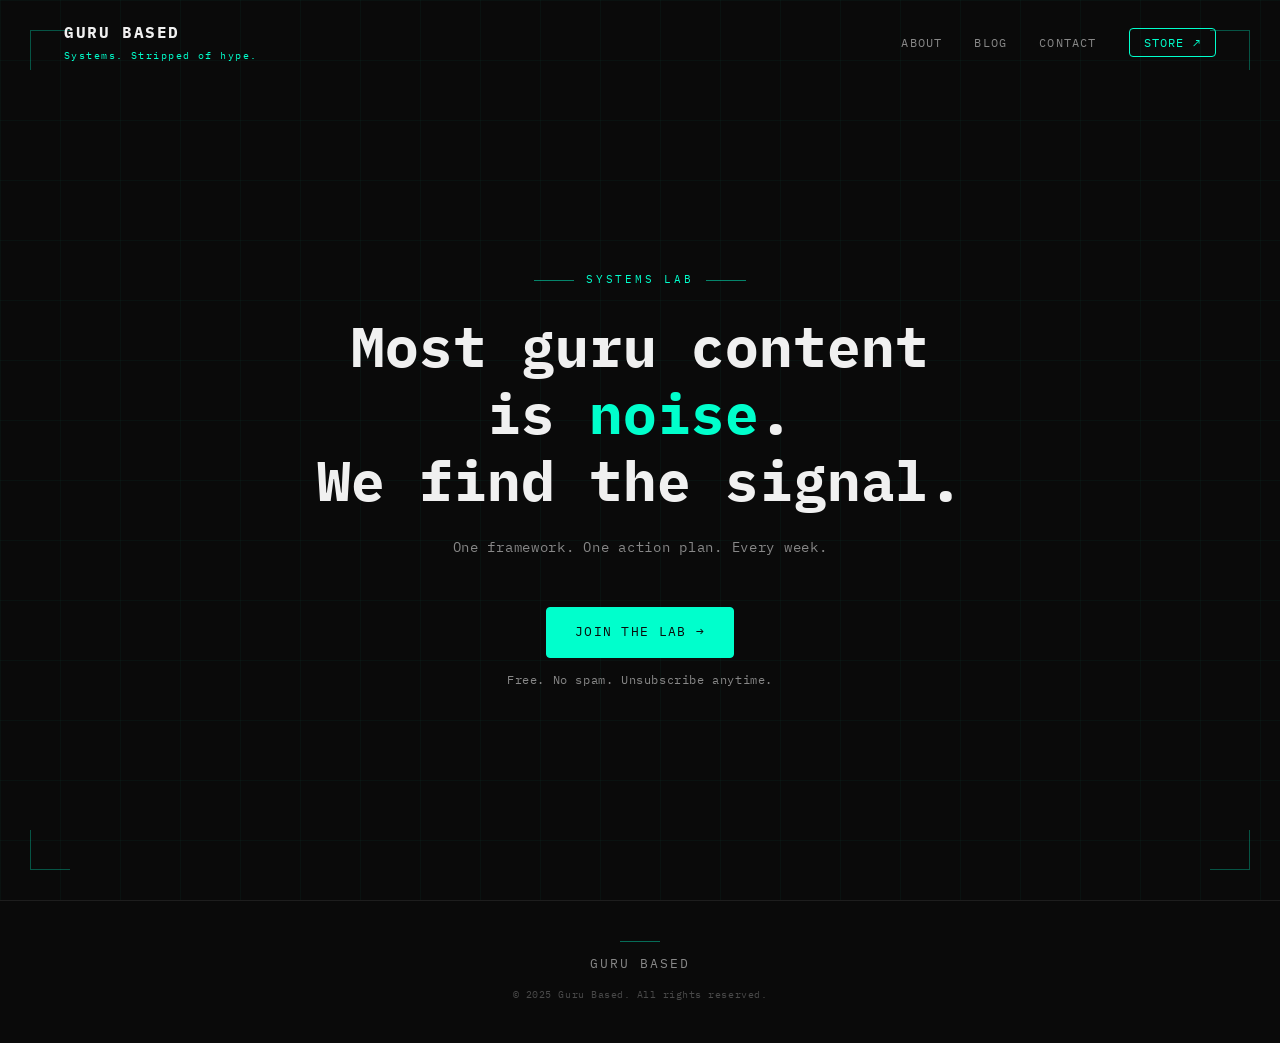
==== index.html @ 3dfa97cd "Add files via upload" ====
<!DOCTYPE html>
<html lang="en">
<head>
  <meta charset="UTF-8">
  <meta name="viewport" content="width=device-width, initial-scale=1.0">
  <title>Guru Based — Systems. Stripped of hype.</title>
  <meta name="description" content="One framework. One action plan. Every week. Guru Based breaks down how top creators and business builders actually operate.">
  <meta property="og:title" content="Guru Based — Systems. Stripped of hype.">
  <meta property="og:description" content="One framework. One action plan. Every week.">
  <meta property="og:url" content="https://gurubased.co.uk">
  <link rel="stylesheet" href="styles.css">
</head>
<body>

  <!-- NAV -->
  <nav>
    <div class="nav-inner">
      <a href="index.html" class="nav-logo">
        GURU BASED
        <span>Systems. Stripped of hype.</span>
      </a>
      <ul class="nav-links">
        <li><a href="about.html">About</a></li>
        <li><a href="blog.html">Blog</a></li>
        <li><a href="contact.html">Contact</a></li>
        <li><a href="https://payhip.com/GuruBased" target="_blank" rel="noopener" class="store-link">Store ↗</a></li>
      </ul>
      <button class="nav-hamburger" aria-label="Menu">
        <span></span><span></span><span></span>
      </button>
    </div>
  </nav>

  <!-- MOBILE OVERLAY -->
  <div class="nav-overlay">
    <a href="about.html">About</a>
    <a href="blog.html">Blog</a>
    <a href="contact.html">Contact</a>
    <a href="https://payhip.com/GuruBased" target="_blank" rel="noopener">Store ↗</a>
  </div>

  <!-- HERO -->
  <section class="hero grid-bg">
    <div class="hud-corner hud-corner--tl"></div>
    <div class="hud-corner hud-corner--tr"></div>
    <div class="hud-corner hud-corner--bl"></div>
    <div class="hud-corner hud-corner--br"></div>

    <div class="hero-content">
      <div class="hero-eyebrow">Systems Lab</div>
      <h1>Most guru content<br>is <em>noise</em>.<br>We find the signal.</h1>
      <p class="hero-sub">One framework. One action plan. Every week.</p>
      <div class="hero-cta-group">
        <a href="https://gurubased.kit.com/9b82aed3c0" target="_blank" rel="noopener" class="btn btn--solid">Join the Lab →</a>
        <span class="hero-disclaimer">Free. No spam. Unsubscribe anytime.</span>
      </div>
    </div>
  </section>

  <!-- FOOTER -->
  <footer>
    <div class="footer-inner">
      <div class="footer-accent"></div>
      <div class="footer-logo">Guru Based</div>
      <div class="footer-copy">© 2025 Guru Based. All rights reserved.</div>
    </div>
  </footer>

  <script src="js/nav.js"></script>
</body>
</html>
---- styles.css ----
@import url('https://fonts.googleapis.com/css2?family=IBM+Plex+Mono:wght@400;500;600;700&family=DM+Sans:wght@300;400;500;600&display=swap');

/* ─── RESET ─────────────────────────────────────────── */
*, *::before, *::after { box-sizing: border-box; margin: 0; padding: 0; }
html { scroll-behavior: smooth; }
body {
  background: #0a0a0a;
  color: #f0f0f0;
  font-family: 'DM Sans', sans-serif;
  font-size: 16px;
  line-height: 1.6;
  overflow-x: hidden;
}

/* ─── CSS VARIABLES ──────────────────────────────────── */
:root {
  --bg: #0a0a0a;
  --surface: #111111;
  --border: #1e1e1e;
  --text: #f0f0f0;
  --text-secondary: #888888;
  --accent: #00ffcc;
  --accent-alt: #00ff88;
  --mono: 'IBM Plex Mono', monospace;
  --sans: 'DM Sans', sans-serif;
  --max-width: 1200px;
  --radius: 4px;
}

/* ─── GRID BACKGROUND ────────────────────────────────── */
.grid-bg {
  position: relative;
}
.grid-bg::before {
  content: '';
  position: absolute;
  inset: 0;
  background-image:
    linear-gradient(rgba(0, 255, 204, 0.03) 1px, transparent 1px),
    linear-gradient(90deg, rgba(0, 255, 204, 0.03) 1px, transparent 1px);
  background-size: 60px 60px;
  pointer-events: none;
  z-index: 0;
}

/* ─── TYPOGRAPHY ─────────────────────────────────────── */
h1, h2, h3, h4 { font-family: var(--mono); font-weight: 700; line-height: 1.2; }
h1 { font-size: clamp(2rem, 5vw, 3.5rem); }
h2 { font-size: clamp(1.5rem, 3vw, 2.2rem); }
h3 { font-size: 1.2rem; }
p { color: var(--text-secondary); line-height: 1.7; }
a { color: var(--accent); text-decoration: none; transition: opacity 0.2s; }
a:hover { opacity: 0.8; }

/* ─── LAYOUT ─────────────────────────────────────────── */
.container { max-width: var(--max-width); margin: 0 auto; padding: 0 24px; }
.container--narrow { max-width: 800px; margin: 0 auto; padding: 0 24px; }
.container--xs { max-width: 600px; margin: 0 auto; padding: 0 24px; }

/* ─── NAV ────────────────────────────────────────────── */
nav {
  position: fixed;
  top: 0; left: 0; right: 0;
  z-index: 100;
  padding: 20px 0;
  transition: background 0.3s, backdrop-filter 0.3s;
}
nav.scrolled {
  background: rgba(10, 10, 10, 0.9);
  backdrop-filter: blur(12px);
  border-bottom: 1px solid var(--border);
}
.nav-inner {
  display: flex;
  align-items: center;
  justify-content: space-between;
  max-width: var(--max-width);
  margin: 0 auto;
  padding: 0 24px;
}
.nav-logo {
  font-family: var(--mono);
  font-weight: 700;
  font-size: 1rem;
  color: var(--text);
  text-decoration: none;
  letter-spacing: 0.1em;
}
.nav-logo span {
  display: block;
  font-size: 0.6rem;
  color: var(--accent);
  font-weight: 400;
  letter-spacing: 0.15em;
  margin-top: 2px;
}
.nav-links {
  display: flex;
  align-items: center;
  gap: 32px;
  list-style: none;
}
.nav-links a {
  font-family: var(--mono);
  font-size: 0.75rem;
  color: var(--text-secondary);
  text-decoration: none;
  letter-spacing: 0.1em;
  text-transform: uppercase;
  transition: color 0.2s;
}
.nav-links a:hover { color: var(--accent); }
.nav-links .store-link {
  color: var(--accent);
  border: 1px solid var(--accent);
  padding: 6px 14px;
  border-radius: var(--radius);
  transition: background 0.2s, color 0.2s;
}
.nav-links .store-link:hover { background: var(--accent); color: var(--bg); }

/* hamburger */
.nav-hamburger {
  display: none;
  flex-direction: column;
  gap: 5px;
  cursor: pointer;
  background: none;
  border: none;
  padding: 4px;
}
.nav-hamburger span {
  display: block;
  width: 24px;
  height: 1px;
  background: var(--text);
  transition: transform 0.3s, opacity 0.3s;
}
.nav-hamburger.open span:nth-child(1) { transform: translateY(6px) rotate(45deg); }
.nav-hamburger.open span:nth-child(2) { opacity: 0; }
.nav-hamburger.open span:nth-child(3) { transform: translateY(-6px) rotate(-45deg); }

/* mobile overlay */
.nav-overlay {
  display: none;
  position: fixed;
  inset: 0;
  background: var(--bg);
  z-index: 99;
  flex-direction: column;
  align-items: center;
  justify-content: center;
  gap: 40px;
}
.nav-overlay.open { display: flex; }
.nav-overlay a {
  font-family: var(--mono);
  font-size: 1.5rem;
  color: var(--text);
  text-decoration: none;
  letter-spacing: 0.1em;
  text-transform: uppercase;
}
.nav-overlay a:hover { color: var(--accent); }

@media (max-width: 768px) {
  .nav-links { display: none; }
  .nav-hamburger { display: flex; }
}

/* ─── BUTTONS ────────────────────────────────────────── */
.btn {
  display: inline-block;
  font-family: var(--mono);
  font-size: 0.8rem;
  letter-spacing: 0.1em;
  text-transform: uppercase;
  padding: 14px 28px;
  border: 1px solid var(--accent);
  color: var(--accent);
  background: transparent;
  border-radius: var(--radius);
  cursor: pointer;
  transition: background 0.2s, color 0.2s;
  text-decoration: none;
}
.btn:hover { background: var(--accent); color: var(--bg); opacity: 1; }
.btn--solid { background: var(--accent); color: var(--bg); }
.btn--solid:hover { background: transparent; color: var(--accent); }

/* ─── DIVIDER ────────────────────────────────────────── */
.divider {
  width: 100%;
  height: 1px;
  background: linear-gradient(90deg, transparent, var(--accent), transparent);
  opacity: 0.3;
  margin: 60px 0;
}

/* ─── FADE IN ANIMATION ──────────────────────────────── */
.fade-in {
  opacity: 0;
  transform: translateY(20px);
  transition: opacity 0.6s ease, transform 0.6s ease;
}
.fade-in.visible { opacity: 1; transform: translateY(0); }

/* ─── HOME — HERO ────────────────────────────────────── */
.hero {
  min-height: 100vh;
  display: flex;
  align-items: center;
  justify-content: center;
  text-align: center;
  padding: 120px 24px 60px;
  position: relative;
  overflow: hidden;
}
.hero-content { position: relative; z-index: 1; max-width: 800px; }
.hero-eyebrow {
  font-family: var(--mono);
  font-size: 0.7rem;
  letter-spacing: 0.25em;
  text-transform: uppercase;
  color: var(--accent);
  margin-bottom: 24px;
  display: flex;
  align-items: center;
  justify-content: center;
  gap: 12px;
}
.hero-eyebrow::before,
.hero-eyebrow::after {
  content: '';
  width: 40px;
  height: 1px;
  background: var(--accent);
  opacity: 0.5;
}
.hero h1 { color: var(--text); margin-bottom: 20px; }
.hero h1 em { font-style: normal; color: var(--accent); }
.hero-sub {
  font-size: 1.1rem;
  color: var(--text-secondary);
  margin-bottom: 48px;
  font-family: var(--mono);
  font-size: 0.9rem;
  letter-spacing: 0.05em;
}
.hero-cta-group { display: flex; flex-direction: column; align-items: center; gap: 12px; }
.hero-disclaimer {
  font-size: 0.75rem;
  color: var(--text-secondary);
  font-family: var(--mono);
  letter-spacing: 0.05em;
}

/* HUD corner decorations */
.hud-corner {
  position: absolute;
  width: 40px;
  height: 40px;
  opacity: 0.3;
}
.hud-corner--tl { top: 30px; left: 30px; border-top: 1px solid var(--accent); border-left: 1px solid var(--accent); }
.hud-corner--tr { top: 30px; right: 30px; border-top: 1px solid var(--accent); border-right: 1px solid var(--accent); }
.hud-corner--bl { bottom: 30px; left: 30px; border-bottom: 1px solid var(--accent); border-left: 1px solid var(--accent); }
.hud-corner--br { bottom: 30px; right: 30px; border-bottom: 1px solid var(--accent); border-right: 1px solid var(--accent); }

/* ─── BLOG PAGE ──────────────────────────────────────── */
.page-header {
  padding: 140px 24px 60px;
  text-align: center;
  position: relative;
}
.page-header h1 { color: var(--text); margin-bottom: 12px; }
.page-header p { font-size: 1rem; color: var(--text-secondary); }

.blog-grid {
  display: grid;
  grid-template-columns: repeat(3, 1fr);
  gap: 24px;
  padding: 0 24px 80px;
  max-width: var(--max-width);
  margin: 0 auto;
}
@media (max-width: 1024px) { .blog-grid { grid-template-columns: repeat(2, 1fr); } }
@media (max-width: 600px) { .blog-grid { grid-template-columns: 1fr; } }

.article-card {
  background: var(--surface);
  border: 1px solid var(--border);
  border-radius: var(--radius);
  overflow: hidden;
  transition: border-color 0.2s, transform 0.2s;
  display: flex;
  flex-direction: column;
}
.article-card:hover { border-color: var(--accent); transform: translateY(-4px); }
.article-card__image {
  width: 100%;
  aspect-ratio: 16/9;
  object-fit: cover;
  background: var(--border);
  display: flex;
  align-items: center;
  justify-content: center;
  font-family: var(--mono);
  font-size: 0.7rem;
  color: var(--accent);
  letter-spacing: 0.1em;
}
.article-card__image img { width: 100%; height: 100%; object-fit: cover; }
.article-card__placeholder {
  width: 100%;
  aspect-ratio: 16/9;
  background: var(--border);
  display: flex;
  align-items: center;
  justify-content: center;
  font-family: var(--mono);
  font-size: 0.65rem;
  color: var(--accent);
  letter-spacing: 0.15em;
  opacity: 0.6;
}
.article-card__body { padding: 20px; flex: 1; display: flex; flex-direction: column; }
.article-card__category {
  font-family: var(--mono);
  font-size: 0.65rem;
  letter-spacing: 0.2em;
  text-transform: uppercase;
  color: var(--accent);
  margin-bottom: 10px;
}
.article-card__title {
  font-family: var(--mono);
  font-size: 1rem;
  font-weight: 700;
  color: var(--text);
  margin-bottom: 10px;
  line-height: 1.4;
}
.article-card__excerpt {
  font-size: 0.85rem;
  color: var(--text-secondary);
  line-height: 1.6;
  flex: 1;
  display: -webkit-box;
  -webkit-line-clamp: 2;
  -webkit-box-orient: vertical;
  overflow: hidden;
}
.article-card__meta {
  display: flex;
  align-items: center;
  justify-content: space-between;
  margin-top: 16px;
  padding-top: 16px;
  border-top: 1px solid var(--border);
}
.article-card__meta-info {
  font-family: var(--mono);
  font-size: 0.65rem;
  color: var(--text-secondary);
  letter-spacing: 0.05em;
}
.article-card__read {
  font-family: var(--mono);
  font-size: 0.7rem;
  color: var(--accent);
  letter-spacing: 0.1em;
}

.blog-empty {
  text-align: center;
  padding: 80px 24px;
  font-family: var(--mono);
  color: var(--text-secondary);
  font-size: 0.85rem;
  letter-spacing: 0.1em;
  grid-column: 1 / -1;
}
.blog-loading {
  text-align: center;
  padding: 80px 24px;
  font-family: var(--mono);
  color: var(--accent);
  font-size: 0.8rem;
  letter-spacing: 0.15em;
  grid-column: 1 / -1;
  animation: pulse 1.5s ease-in-out infinite;
}
@keyframes pulse { 0%, 100% { opacity: 1; } 50% { opacity: 0.4; } }

/* ─── ARTICLE PAGE ───────────────────────────────────── */
.article-layout {
  padding: 120px 24px 80px;
  max-width: 720px;
  margin: 0 auto;
}
.article-header { margin-bottom: 40px; }
.article-category {
  font-family: var(--mono);
  font-size: 0.65rem;
  letter-spacing: 0.2em;
  text-transform: uppercase;
  color: var(--accent);
  margin-bottom: 16px;
}
.article-title {
  font-family: var(--mono);
  font-size: clamp(1.5rem, 4vw, 2.2rem);
  color: var(--text);
  margin-bottom: 20px;
  line-height: 1.3;
}
.article-meta {
  display: flex;
  flex-wrap: wrap;
  gap: 20px;
  font-family: var(--mono);
  font-size: 0.7rem;
  color: var(--text-secondary);
  letter-spacing: 0.05em;
  padding-bottom: 24px;
  border-bottom: 1px solid var(--border);
}
.article-cover {
  width: 100%;
  border-radius: var(--radius);
  margin-bottom: 40px;
  border: 1px solid var(--border);
}
.article-body { color: var(--text-secondary); line-height: 1.8; }
.article-body h1, .article-body h2, .article-body h3 {
  color: var(--text);
  font-family: var(--mono);
  margin: 32px 0 16px;
}
.article-body h2 { font-size: 1.4rem; border-left: 3px solid var(--accent); padding-left: 16px; }
.article-body h3 { font-size: 1.1rem; color: var(--accent); }
.article-body p { margin-bottom: 20px; }
.article-body ul, .article-body ol { margin: 0 0 20px 24px; }
.article-body li { margin-bottom: 8px; }
.article-body strong { color: var(--text); font-weight: 600; }
.article-body code {
  font-family: var(--mono);
  font-size: 0.85em;
  background: var(--surface);
  border: 1px solid var(--border);
  padding: 2px 6px;
  border-radius: 2px;
  color: var(--accent);
}
.article-body blockquote {
  border-left: 3px solid var(--accent);
  padding: 12px 20px;
  margin: 24px 0;
  background: var(--surface);
  border-radius: 0 var(--radius) var(--radius) 0;
  color: var(--text);
  font-style: italic;
}

.faqs { margin-top: 48px; }
.faqs h2 {
  font-family: var(--mono);
  font-size: 1rem;
  letter-spacing: 0.1em;
  text-transform: uppercase;
  color: var(--text);
  margin-bottom: 24px;
}
.faq-item {
  border: 1px solid var(--border);
  border-radius: var(--radius);
  margin-bottom: 12px;
  overflow: hidden;
}
.faq-question {
  padding: 16px 20px;
  font-family: var(--mono);
  font-size: 0.85rem;
  color: var(--text);
  cursor: pointer;
  display: flex;
  justify-content: space-between;
  align-items: center;
  background: var(--surface);
}
.faq-question:hover { color: var(--accent); }
.faq-question::after { content: '+'; color: var(--accent); font-size: 1.2rem; transition: transform 0.2s; }
.faq-item.open .faq-question::after { transform: rotate(45deg); }
.faq-answer {
  max-height: 0;
  overflow: hidden;
  transition: max-height 0.3s ease, padding 0.3s ease;
  font-size: 0.9rem;
  color: var(--text-secondary);
  padding: 0 20px;
}
.faq-item.open .faq-answer { max-height: 300px; padding: 16px 20px; }

.article-cta {
  margin-top: 60px;
  padding: 40px;
  border: 1px solid var(--accent);
  border-radius: var(--radius);
  text-align: center;
  background: rgba(0, 255, 204, 0.03);
}
.article-cta h3 {
  font-family: var(--mono);
  color: var(--text);
  margin-bottom: 8px;
  font-size: 1.1rem;
}
.article-cta p { margin-bottom: 24px; font-size: 0.9rem; }

/* ─── ABOUT PAGE ─────────────────────────────────────── */
.about-section { padding: 80px 0; }
.about-section + .about-section { border-top: 1px solid var(--border); }
.about-intro { font-size: 1.1rem; color: var(--text-secondary); line-height: 1.8; }
.about-intro p { margin-bottom: 16px; }
.about-intro strong { color: var(--accent); font-weight: 600; }

.covers-grid {
  display: grid;
  grid-template-columns: repeat(3, 1fr);
  gap: 24px;
  margin-top: 40px;
}
@media (max-width: 600px) { .covers-grid { grid-template-columns: 1fr; } }

.covers-item {
  padding: 28px;
  background: var(--surface);
  border: 1px solid var(--border);
  border-radius: var(--radius);
  text-align: center;
  transition: border-color 0.2s;
}
.covers-item:hover { border-color: var(--accent); }
.covers-item__icon { font-size: 1.8rem; margin-bottom: 12px; }
.covers-item__title {
  font-family: var(--mono);
  font-size: 0.8rem;
  color: var(--text);
  letter-spacing: 0.05em;
}

.how-it-works {
  display: flex;
  align-items: center;
  gap: 0;
  margin-top: 40px;
}
@media (max-width: 768px) { .how-it-works { flex-direction: column; } }
.how-step {
  flex: 1;
  text-align: center;
  padding: 28px 20px;
  background: var(--surface);
  border: 1px solid var(--border);
  border-radius: var(--radius);
}
.how-step__number {
  font-family: var(--mono);
  font-size: 0.65rem;
  letter-spacing: 0.2em;
  color: var(--accent);
  margin-bottom: 8px;
  text-transform: uppercase;
}
.how-step__text {
  font-family: var(--mono);
  font-size: 0.9rem;
  color: var(--text);
}
.how-arrow {
  font-family: var(--mono);
  color: var(--accent);
  font-size: 1.2rem;
  padding: 0 12px;
  opacity: 0.5;
}
@media (max-width: 768px) { .how-arrow { transform: rotate(90deg); padding: 8px 0; } }

.about-cta { text-align: center; padding: 60px 0; }
.about-cta h2 { color: var(--text); margin-bottom: 8px; }
.about-cta p { margin-bottom: 28px; }

/* ─── CONTACT PAGE ───────────────────────────────────── */
.contact-section { padding: 140px 24px 80px; }
.contact-section h1 { color: var(--text); margin-bottom: 8px; }
.contact-section > p { margin-bottom: 40px; }

.contact-form { display: flex; flex-direction: column; gap: 20px; }
.form-group { display: flex; flex-direction: column; gap: 8px; }
.form-group label {
  font-family: var(--mono);
  font-size: 0.7rem;
  letter-spacing: 0.15em;
  text-transform: uppercase;
  color: var(--text-secondary);
}
.form-group input,
.form-group textarea {
  background: var(--surface);
  border: 1px solid var(--border);
  border-radius: var(--radius);
  color: var(--text);
  font-family: var(--sans);
  font-size: 0.95rem;
  padding: 14px 16px;
  outline: none;
  transition: border-color 0.2s;
  resize: vertical;
}
.form-group input:focus,
.form-group textarea:focus { border-color: var(--accent); }
.form-group textarea { min-height: 140px; }

.social-links {
  margin-top: 48px;
  padding-top: 40px;
  border-top: 1px solid var(--border);
}
.social-links p {
  font-family: var(--mono);
  font-size: 0.7rem;
  letter-spacing: 0.15em;
  text-transform: uppercase;
  color: var(--text-secondary);
  margin-bottom: 20px;
}
.social-icons { display: flex; gap: 16px; }
.social-icon {
  width: 40px;
  height: 40px;
  border: 1px solid var(--border);
  border-radius: var(--radius);
  display: flex;
  align-items: center;
  justify-content: center;
  color: var(--text-secondary);
  text-decoration: none;
  font-size: 0.9rem;
  transition: border-color 0.2s, color 0.2s;
}
.social-icon:hover { border-color: var(--accent); color: var(--accent); opacity: 1; }

/* ─── FOOTER ─────────────────────────────────────────── */
footer {
  border-top: 1px solid var(--border);
  padding: 40px 24px;
  text-align: center;
}
.footer-inner {
  max-width: var(--max-width);
  margin: 0 auto;
  display: flex;
  flex-direction: column;
  align-items: center;
  gap: 12px;
}
.footer-logo {
  font-family: var(--mono);
  font-size: 0.8rem;
  letter-spacing: 0.15em;
  color: var(--text-secondary);
  text-transform: uppercase;
}
.footer-copy {
  font-family: var(--mono);
  font-size: 0.65rem;
  color: var(--text-secondary);
  opacity: 0.5;
  letter-spacing: 0.05em;
}
.footer-accent {
  width: 40px;
  height: 1px;
  background: var(--accent);
  opacity: 0.4;
}
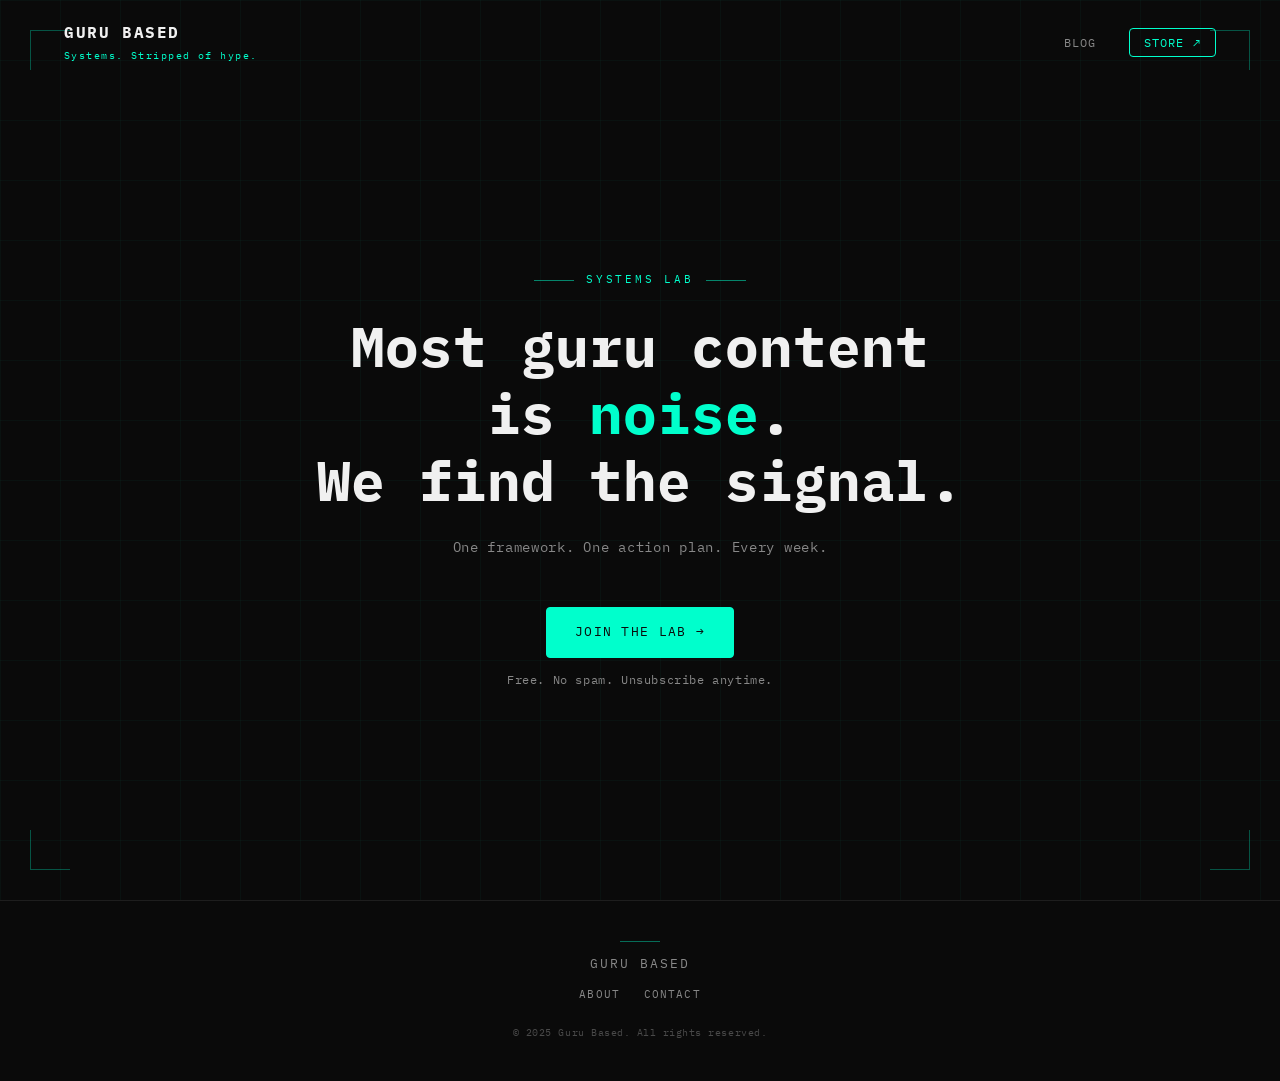
==== commit 3da6d76f: "Add files via upload" ====
--- a/index.html
+++ b/index.html
@@ -20,9 +20,9 @@
         <span>Systems. Stripped of hype.</span>
       </a>
       <ul class="nav-links">
-        <li><a href="about.html">About</a></li>
+        
         <li><a href="blog.html">Blog</a></li>
-        <li><a href="contact.html">Contact</a></li>
+        
         <li><a href="https://payhip.com/GuruBased" target="_blank" rel="noopener" class="store-link">Store ↗</a></li>
       </ul>
       <button class="nav-hamburger" aria-label="Menu">
@@ -33,9 +33,8 @@
 
   <!-- MOBILE OVERLAY -->
   <div class="nav-overlay">
-    <a href="about.html">About</a>
     <a href="blog.html">Blog</a>
-    <a href="contact.html">Contact</a>
+    
     <a href="https://payhip.com/GuruBased" target="_blank" rel="noopener">Store ↗</a>
   </div>
 
@@ -62,6 +61,7 @@
     <div class="footer-inner">
       <div class="footer-accent"></div>
       <div class="footer-logo">Guru Based</div>
+      <div class="footer-links"><a href="about.html">About</a><a href="contact.html">Contact</a></div>
       <div class="footer-copy">© 2025 Guru Based. All rights reserved.</div>
     </div>
   </footer>
--- a/styles.css
+++ b/styles.css
@@ -685,3 +685,20 @@
   background: var(--accent);
   opacity: 0.4;
 }
+
+/* ─── FOOTER LINKS ───────────────────────────────────── */
+.footer-links {
+  display: flex;
+  gap: 24px;
+  margin-bottom: 8px;
+}
+.footer-links a {
+  font-family: var(--mono);
+  font-size: 0.7rem;
+  letter-spacing: 0.1em;
+  text-transform: uppercase;
+  color: var(--text-secondary);
+  text-decoration: none;
+  transition: color 0.2s;
+}
+.footer-links a:hover { color: var(--accent); }
